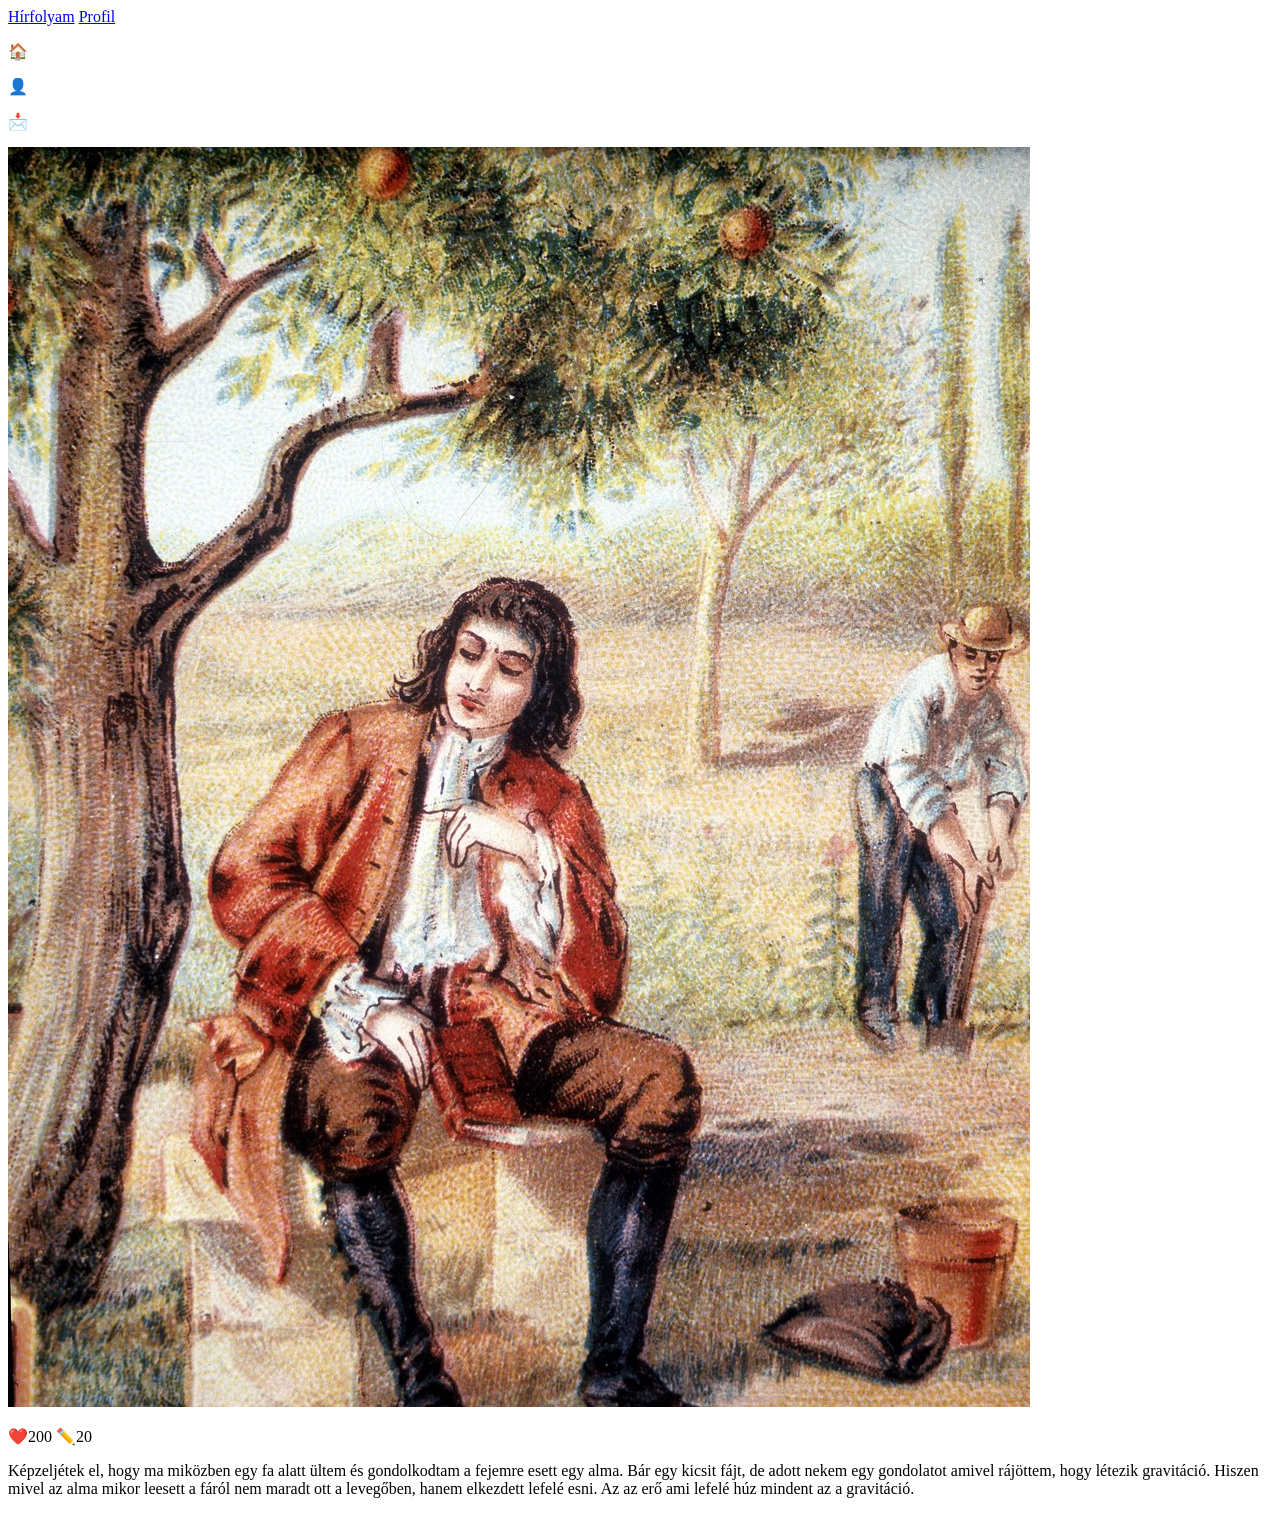
==== hirfolyam.html @ 2019ebb0 "newton_html" ====
<!doctype html>
<html lang="en">
  <head>
    <meta charset="UTF-8" />
    <meta name="viewport" content="width=device-width, initial-scale=1.0" />
    <meta name="description" content="Newton, felvilagosodas," />
    <meta name="keywords" content="Newton, felvilagosodas" />
    <link rel="stylesheet" href="posztok.css" />
    <title>Kovács Ákos</title>
  </head>
  <body>
    <main>
      <header>
        <a href="hirfolyam.html">Hírfolyam</a>
        <a href="newton.html">Profil</a>
      </header>
      <nav>
        <p id="haz">🏠</p>
        <p id="ember">👤</p>
        <p id="level">📩</p>
      </nav>
      <article>
        <section id="poszt">
          <div id="kep">
            <img src="Newton_jegyzet/Unknown_artist_-_Isaac_Newton_(1642-1727)_English_mathematician_physicist_and_astronomer_finds_th_-_(MeisterDrucke-987100).jpg" alt="">
           <div id="like,komment">
            <p>❤️200 ✏️20</p>
           </div>   
          </div>
          <div id="leiras">
            <p>
              Képzeljétek el, hogy ma miközben egy fa alatt ültem és
              gondolkodtam a fejemre esett egy alma. Bár egy kicsit fájt, de
              adott nekem egy gondolatot amivel rájöttem, hogy létezik
              gravitáció. Hiszen mivel az alma mikor leesett a fáról nem maradt
              ott a levegőben, hanem elkezdett lefelé esni. Az az erő ami lefelé
              húz mindent az a gravitáció.
            </p>
          </div>
        </section>
        <section id="kommenttek">
            <p></p>
            <p></p>
            <p></p>
        </section>
      </article>
    </main>
  </body>
</html>
---- posztok.css ----
* {
  box-sizing: border-box;
}
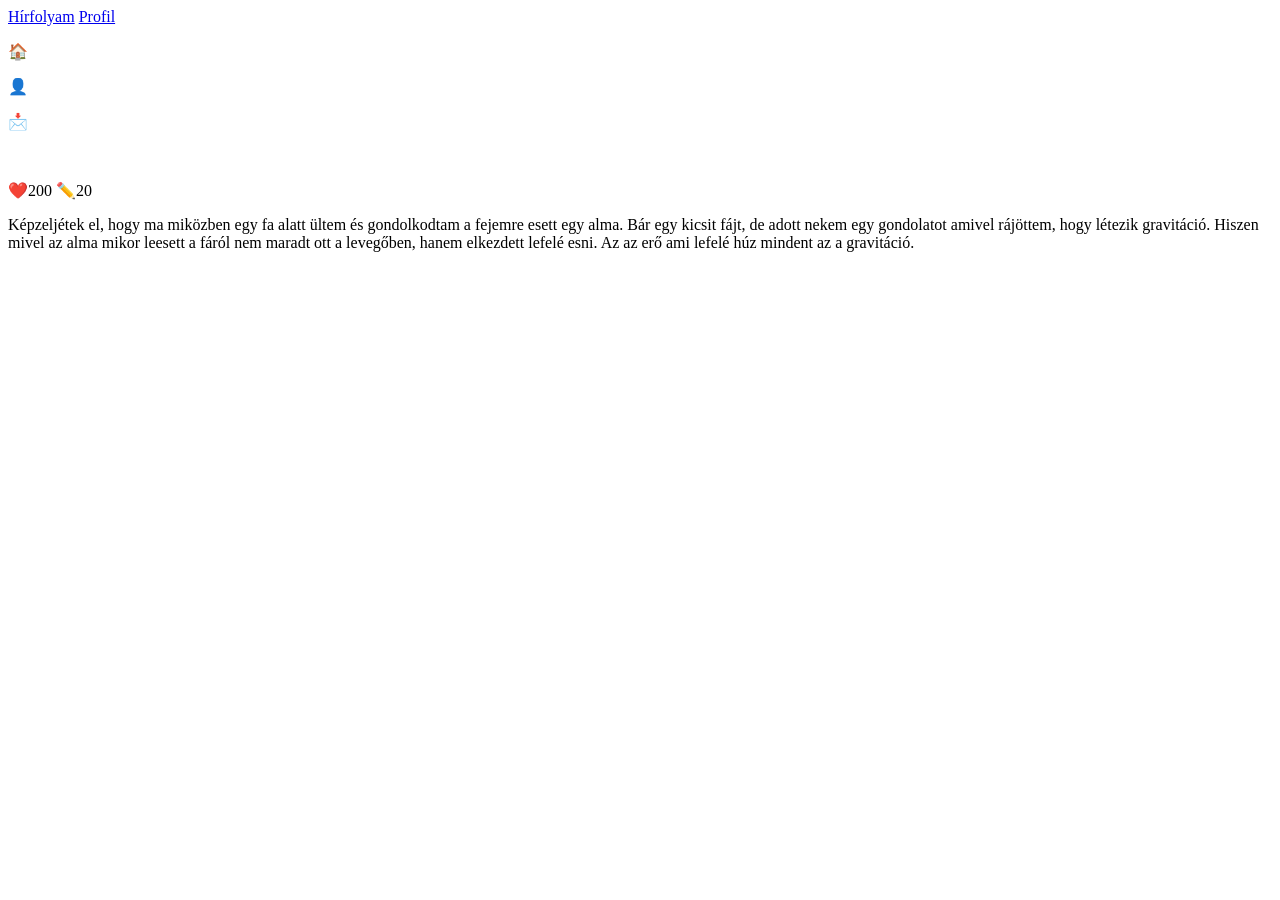
==== commit f00279d9: "newton_css" ====
--- a/hirfolyam.html
+++ b/hirfolyam.html
@@ -38,11 +38,6 @@
             </p>
           </div>
         </section>
-        <section id="kommenttek">
-            <p></p>
-            <p></p>
-            <p></p>
-        </section>
       </article>
     </main>
   </body>
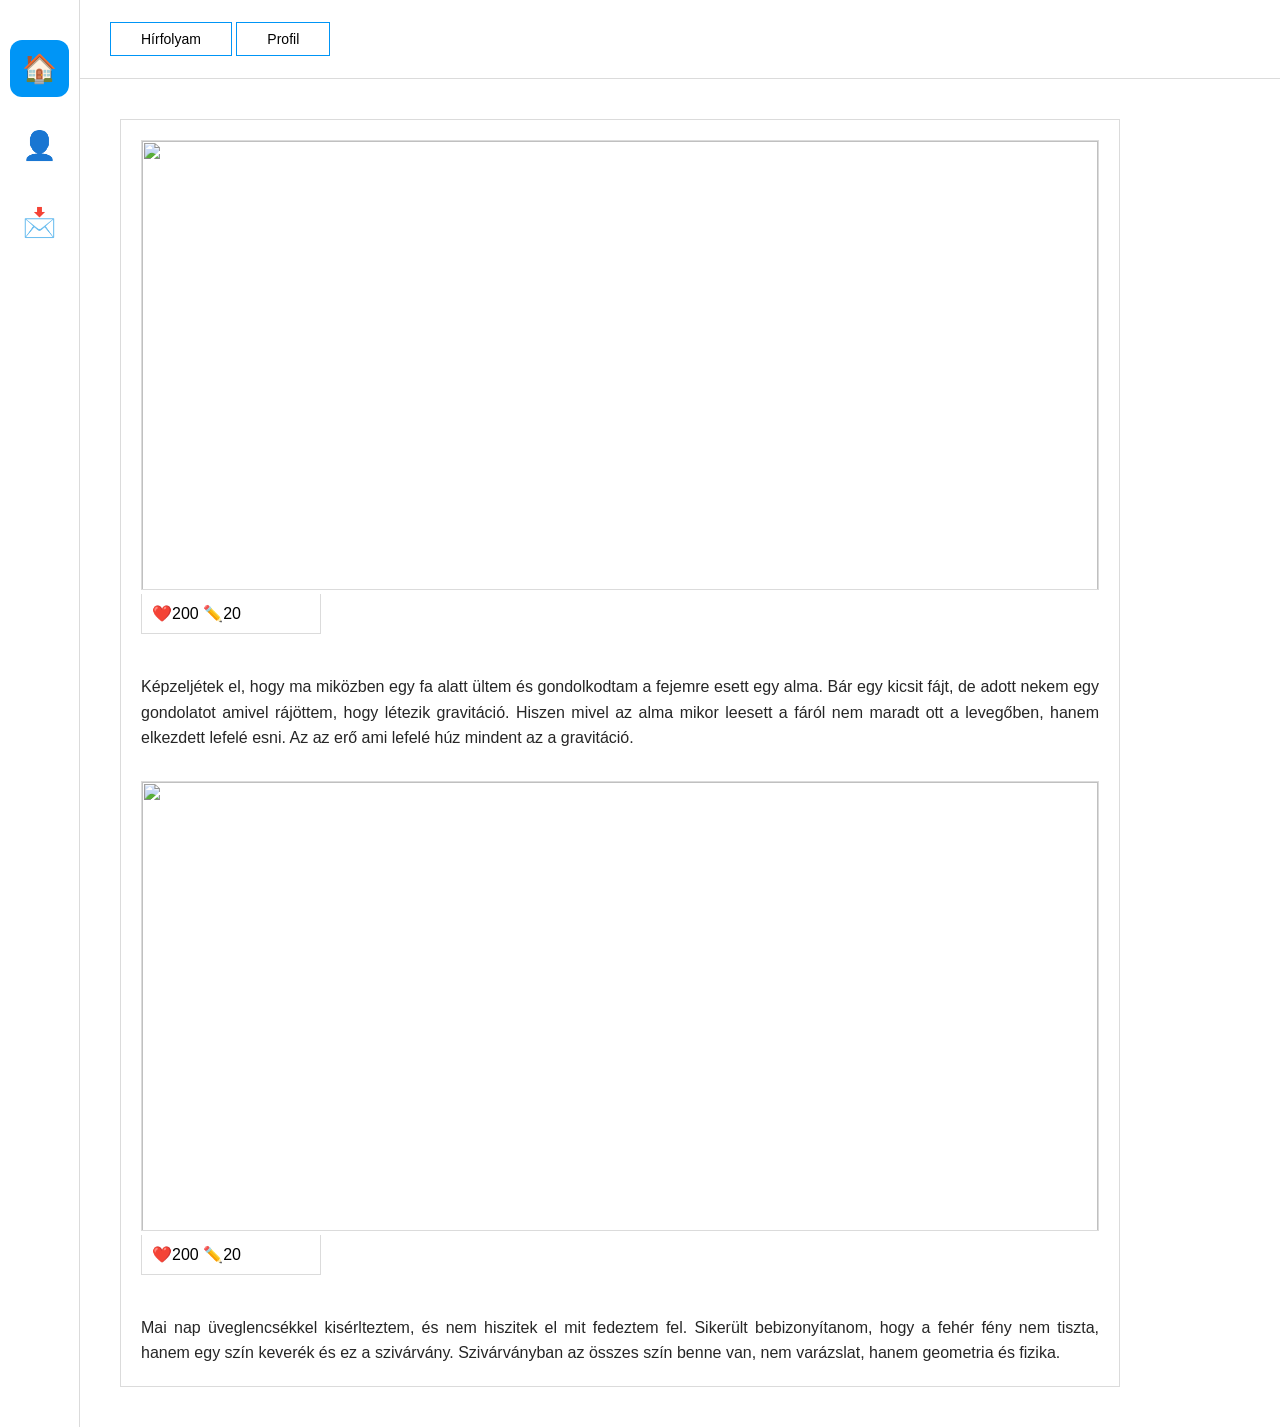
==== commit d468ea1c: "folytatas" ====
--- a/hirfolyam.html
+++ b/hirfolyam.html
@@ -22,10 +22,13 @@
       <article>
         <section id="poszt">
           <div id="kep">
-            <img src="Newton_jegyzet/Unknown_artist_-_Isaac_Newton_(1642-1727)_English_mathematician_physicist_and_astronomer_finds_th_-_(MeisterDrucke-987100).jpg" alt="">
-           <div id="like,komment">
-            <p>❤️200 ✏️20</p>
-           </div>   
+            <img
+              src="Newton_jegyzet/Unknown_artist_-_Isaac_Newton_(1642-1727)_English_mathematician_physicist_and_astronomer_finds_th_-_(MeisterDrucke-987100).jpg"
+              alt=""
+            />
+            <div id="like,komment">
+              <p>❤️200 ✏️20</p>
+            </div>
           </div>
           <div id="leiras">
             <p>
@@ -37,6 +40,21 @@
               húz mindent az a gravitáció.
             </p>
           </div>
+          <div id="kep">
+            <img src="" alt="" />
+            <div id="like,komment">
+              <p>❤️200 ✏️20</p>
+            </div>
+          </div>
+          <div id="leiras">
+            <p>
+              Mai nap üveglencsékkel kisérlteztem, és nem hiszitek el mit
+              fedeztem fel. Sikerült bebizonyítanom, hogy a fehér fény nem
+              tiszta, hanem egy szín keverék és ez a szivárvány. Szivárványban
+              az összes szín benne van, nem varázslat, hanem geometria és
+              fizika.
+            </p>
+          </div>
         </section>
       </article>
     </main>
--- a/posztok.css
+++ b/posztok.css
@@ -1,3 +1,109 @@
+
 * {
   box-sizing: border-box;
+  font-family: sans-serif;
 }
+
+body {
+  margin: 0;
+  background-color: #fff;
+}
+
+main {
+  display: grid;
+  grid-template-columns: 80px 1fr;
+  grid-template-areas:
+    "n h"
+    "n ar";
+}
+
+
+header {
+  grid-area: h;
+  padding: 30px 30px 30px;
+  border-bottom: 1px solid #dbdbdb;
+}
+
+header a {
+  text-decoration: none;
+  color: black;
+  border: 1px solid #dbdbdb;
+  padding: 8px 30px; 
+  font-size: 14px;
+  background-color: white;
+  color: black;
+  border: 1px solid #0095f6;
+}
+
+a:hover{
+  color:white;
+  background-color: #0095f6;
+}
+
+nav {
+  grid-area: n;
+  border-right: 1px solid #dbdbdb;
+  display: flex;
+  flex-direction: column;
+  align-items: center;
+  padding-top: 30px;
+}
+
+nav p {
+  font-size: 28px;
+  margin: 10px 0;
+  padding: 12px;
+  cursor: pointer;
+  border-radius: 12px;
+}
+
+
+#haz {
+  background-color: #0095f6;
+}
+
+
+article {
+  grid-area: ar;
+  padding: 40px;
+}
+
+#poszt {
+  display: grid;
+  gap: 30px;
+  max-width: 1000px;
+  border: 1px solid #dbdbdb; 
+  padding: 20px;
+}
+
+
+#kep img {
+  width: 100%;
+  height: 450px;
+  border: 1px solid #dbdbdb;
+}
+
+#like\,komment {
+  border: 1px solid #dbdbdb;
+  border-top: none; 
+  padding: 10px;
+  width: 180px; 
+  margin-top: -1px;
+}
+
+#like\,komment p {
+  margin: 0;
+  font-size: 16px;
+
+}
+#leiras {
+  padding-top: 10px;
+}
+
+#leiras p {
+  margin: 0;
+  font-size: 16px;
+  line-height: 1.6;
+  color: #262626;
+  text-align: justify;
+}
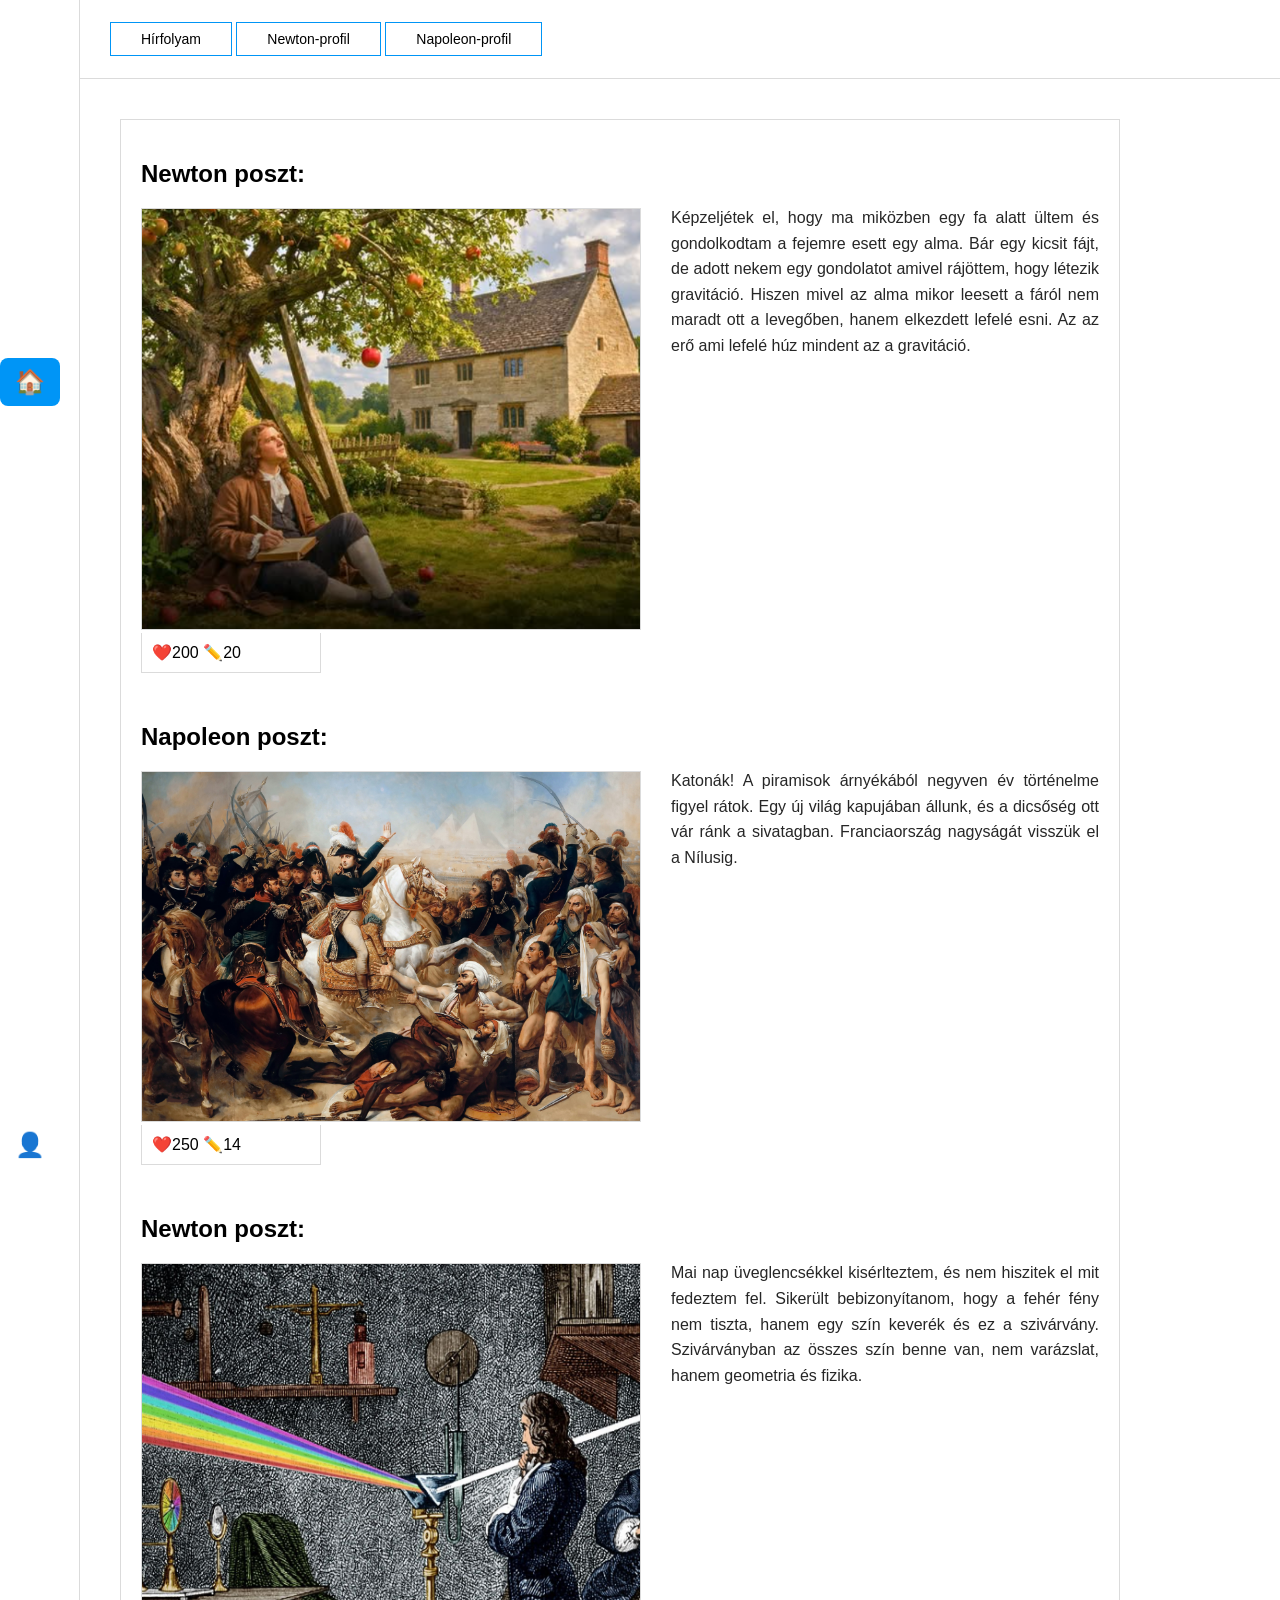
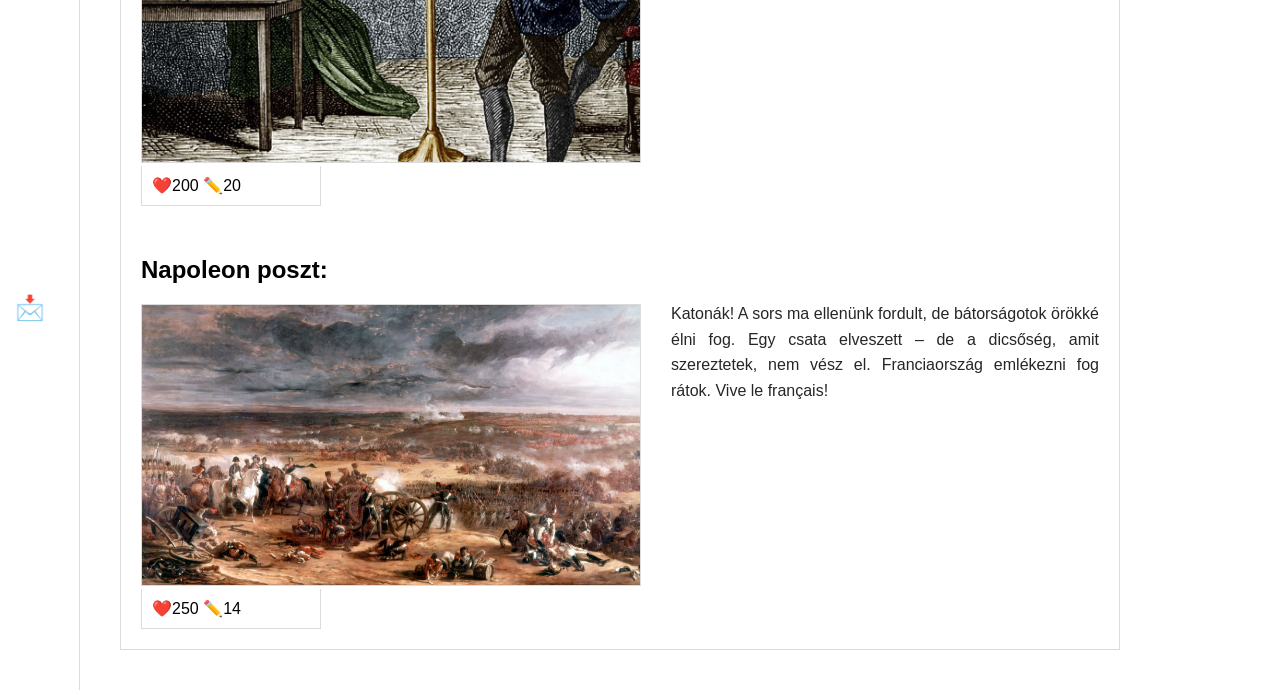
==== commit 3a81739c: "folytatas" ====
--- a/hirfolyam.html
+++ b/hirfolyam.html
@@ -12,7 +12,8 @@
     <main>
       <header>
         <a href="hirfolyam.html">Hírfolyam</a>
-        <a href="newton.html">Profil</a>
+        <a href="newton.html">Newton-profil</a>
+        <a href="napoleon.html">Napoleon-profil</a>
       </header>
       <nav>
         <p id="haz">🏠</p>
@@ -22,12 +23,13 @@
       <article>
         <section id="poszt">
           <div id="kep">
+            <h2>Newton poszt:</h2>
             <img
-              src="Newton_jegyzet/Unknown_artist_-_Isaac_Newton_(1642-1727)_English_mathematician_physicist_and_astronomer_finds_th_-_(MeisterDrucke-987100).jpg"
-              alt=""
+              src="Newton_jegyzet/Képernyőkép 2026-03-25 105620.png"
+              alt="kép"
             />
             <div id="like,komment">
-              <p>❤️200 ✏️20</p>
+              <li>❤️200 ✏️20</li>
             </div>
           </div>
           <div id="leiras">
@@ -40,10 +42,27 @@
               húz mindent az a gravitáció.
             </p>
           </div>
+
           <div id="kep">
-            <img src="" alt="" />
+            <h2>Napoleon poszt:</h2>
+            <img src="napoleon-jegyzet/1egyiptom.jpg" alt="kép" />
             <div id="like,komment">
-              <p>❤️200 ✏️20</p>
+              <li>❤️250 ✏️14</li>
+            </div>
+          </div>
+          <div id="leiras">
+            <p>
+              Katonák! A piramisok árnyékából negyven év történelme figyel
+              rátok. Egy új világ kapujában állunk, és a dicsőség ott vár ránk a
+              sivatagban. Franciaország nagyságát visszük el a Nílusig.
+            </p>
+          </div>
+
+          <div id="kep">
+            <h2>Newton poszt:</h2>
+            <img src="Newton_jegyzet/wTtaFWScdBwdHZWupMMrLj.jpg" alt="" />
+            <div id="like,komment">
+              <li>❤️200 ✏️20</li>
             </div>
           </div>
           <div id="leiras">
@@ -55,6 +74,20 @@
               fizika.
             </p>
           </div>
+          <div id="kep">
+            <h2>Napoleon poszt:</h2>
+            <img src="napoleon-jegyzet/6waterloo.jpg" alt="kép" />
+            <div id="like,komment">
+              <li>❤️250 ✏️14</li>
+            </div>
+          </div>
+          <div id="leiras">
+            <p>
+              Katonák! A sors ma ellenünk fordult, de bátorságotok örökké élni
+              fog. Egy csata elveszett – de a dicsőség, amit szereztetek, nem
+              vész el. Franciaország emlékezni fog rátok. Vive le français!
+            </p>
+          </div>
         </section>
       </article>
     </main>
--- a/posztok.css
+++ b/posztok.css
@@ -1,4 +1,3 @@
-
 * {
   box-sizing: border-box;
   font-family: sans-serif;
@@ -17,7 +16,6 @@
     "n ar";
 }
 
-
 header {
   grid-area: h;
   padding: 30px 30px 30px;
@@ -28,40 +26,37 @@
   text-decoration: none;
   color: black;
   border: 1px solid #dbdbdb;
-  padding: 8px 30px; 
+  padding: 8px 30px;
   font-size: 14px;
   background-color: white;
   color: black;
   border: 1px solid #0095f6;
 }
 
-a:hover{
-  color:white;
+a:hover {
+  color: white;
   background-color: #0095f6;
 }
 
 nav {
   grid-area: n;
   border-right: 1px solid #dbdbdb;
-  display: flex;
-  flex-direction: column;
+  display: grid;
   align-items: center;
-  padding-top: 30px;
 }
 
 nav p {
-  font-size: 28px;
-  margin: 10px 0;
-  padding: 12px;
-  cursor: pointer;
-  border-radius: 12px;
+  font-size: 24px;
+  margin: 5px 0;
+  padding: 10px;
+  width: 60px;
+  text-align: center;
 }
-
 
 #haz {
   background-color: #0095f6;
+  border-radius: 8px;
 }
-
 
 article {
   grid-area: ar;
@@ -72,29 +67,35 @@
   display: grid;
   gap: 30px;
   max-width: 1000px;
-  border: 1px solid #dbdbdb; 
+  border: 1px solid #dbdbdb;
   padding: 20px;
+  grid-template-columns: 1fr 1fr;
 }
 
+#poszt p {
+  padding-top: 55px;
+}
+
+li {
+  list-style: none;
+}
 
 #kep img {
-  width: 100%;
-  height: 450px;
+  width: 500px;
   border: 1px solid #dbdbdb;
 }
 
 #like\,komment {
   border: 1px solid #dbdbdb;
-  border-top: none; 
+  border-top: none;
   padding: 10px;
-  width: 180px; 
+  width: 180px;
   margin-top: -1px;
 }
 
-#like\,komment p {
+#like {
   margin: 0;
   font-size: 16px;
-
 }
 #leiras {
   padding-top: 10px;
@@ -107,3 +108,24 @@
   color: #262626;
   text-align: justify;
 }
+@media screen and (max-width: 800px) {
+  main {
+    grid-template-columns: 1fr;
+    grid-template-areas:
+      "h"
+      "n"
+      "ar";
+  }
+  #poszt {
+    grid-template-columns: 1fr;
+  }
+  #poszt p {
+    padding-top: 0;
+  }
+  nav {
+    grid-template-columns: 1fr 1fr 1fr;
+    text-align: center;
+    align-items: center;
+    
+  }
+}
